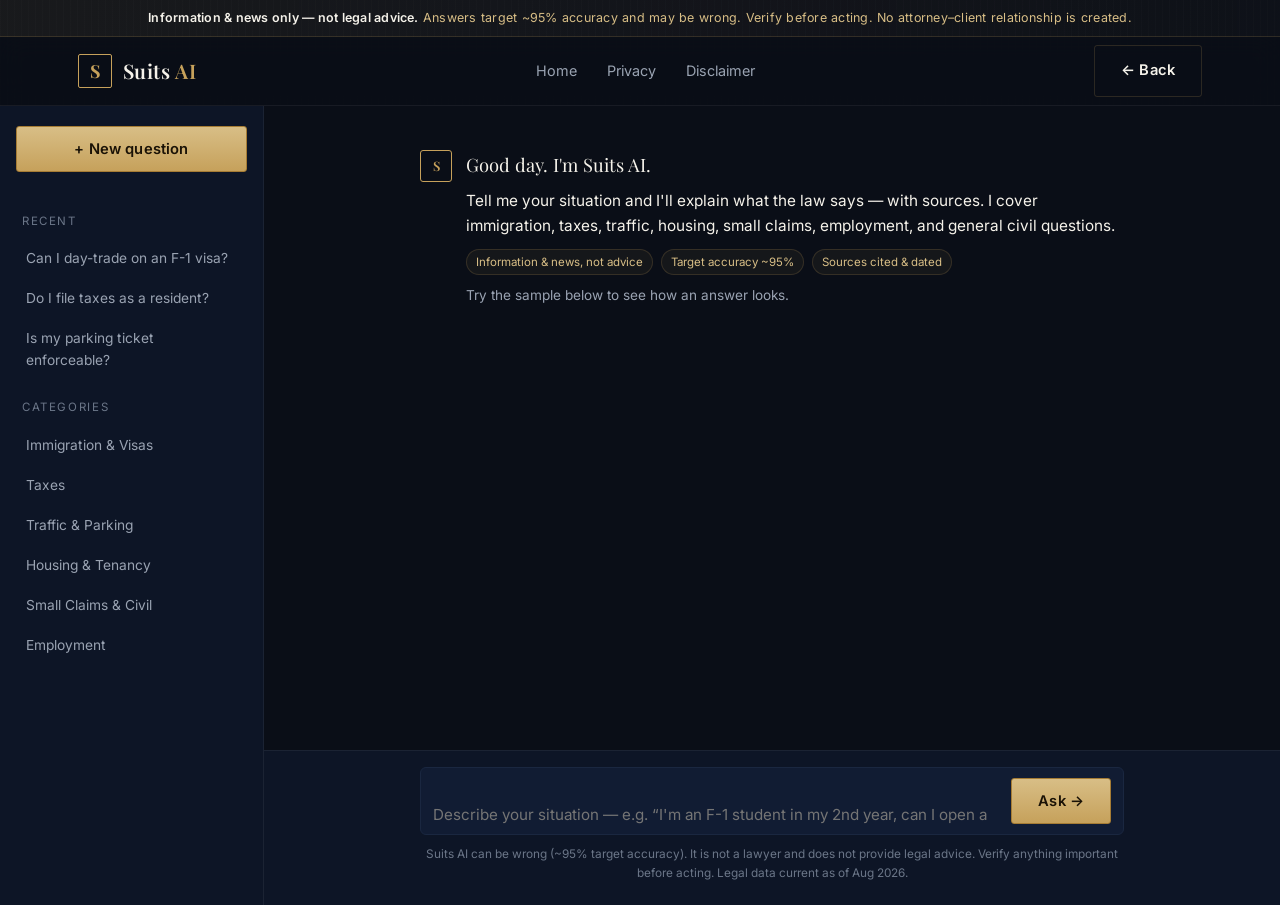
==== web/chat.html @ b8d44cb8 "Add Suits AI site, legal/privacy docs, strategy, and data pipeline" ====
<!DOCTYPE html>
<html lang="en">
<head>
<meta charset="UTF-8" />
<meta name="viewport" content="width=device-width, initial-scale=1.0" />
<title>Suits AI — Ask</title>
<meta name="description" content="Ask Suits AI a legal question. Information & news, not legal advice." />
<link rel="stylesheet" href="styles.css" />
</head>
<body>

<div class="ribbon">
  <strong>Information &amp; news only — not legal advice.</strong> Answers target ~95% accuracy and may be wrong. Verify before acting. No attorney–client relationship is created.
</div>

<nav class="nav">
  <div class="wrap nav-inner">
    <a class="brand" href="index.html">
      <span class="brand-mark">S</span>
      <span class="brand-name">Suits<span>&nbsp;AI</span></span>
    </a>
    <div class="nav-links">
      <a href="index.html">Home</a>
      <a href="privacy.html">Privacy</a>
      <a href="disclaimer.html">Disclaimer</a>
    </div>
    <div class="nav-cta">
      <a class="btn btn-ghost" href="index.html">← Back</a>
    </div>
  </div>
</nav>

<div class="chat-shell">
  <!-- Sidebar -->
  <aside class="chat-side">
    <button class="btn btn-gold side-new" onclick="resetChat()">+ New question</button>
    <div class="side-h">Recent</div>
    <div class="side-item" onclick="loadDemo()">Can I day-trade on an F-1 visa?</div>
    <div class="side-item">Do I file taxes as a resident?</div>
    <div class="side-item">Is my parking ticket enforceable?</div>
    <div class="side-h">Categories</div>
    <div class="side-item">Immigration &amp; Visas</div>
    <div class="side-item">Taxes</div>
    <div class="side-item">Traffic &amp; Parking</div>
    <div class="side-item">Housing &amp; Tenancy</div>
    <div class="side-item">Small Claims &amp; Civil</div>
    <div class="side-item">Employment</div>
  </aside>

  <!-- Main -->
  <main class="chat-main">
    <div class="chat-scroll" id="scroll">
      <div class="wrap" style="max-width:760px;" id="thread">
        <!-- Intro -->
        <div class="msg ai">
          <div class="av">S</div>
          <div class="body">
            <p style="font-family:var(--font-serif);font-size:1.15rem;">Good day. I'm Suits AI.</p>
            <p>Tell me your situation and I'll explain what the law says — with sources. I cover immigration, taxes, traffic, housing, small claims, employment, and general civil questions.</p>
            <div class="badge-row">
              <span class="badge">Information &amp; news, not advice</span>
              <span class="badge">Target accuracy ~95%</span>
              <span class="badge">Sources cited &amp; dated</span>
            </div>
            <p style="font-size:0.85rem;color:var(--muted);">Try the sample below to see how an answer looks.</p>
          </div>
        </div>
      </div>
    </div>

    <!-- Input -->
    <div class="chat-input-wrap">
      <div class="wrap" style="max-width:760px;">
        <div class="chat-input">
          <textarea id="input" rows="1" placeholder="Describe your situation — e.g. “I'm an F-1 student in my 2nd year, can I open a brokerage and day-trade?”" oninput="autogrow(this)"></textarea>
          <button class="btn btn-gold" onclick="send()">Ask →</button>
        </div>
        <p class="chat-disc">Suits AI can be wrong (~95% target accuracy). It is not a lawyer and does not provide legal advice. Verify anything important before acting. Legal data current as of Aug 2026.</p>
      </div>
    </div>
  </main>
</div>

<script>
function autogrow(el){ el.style.height='auto'; el.style.height=Math.min(el.scrollHeight,140)+'px'; }
function scrollDown(){ const s=document.getElementById('scroll'); s.scrollTop=s.scrollHeight; }

function addUser(text){
  const t=document.getElementById('thread');
  t.insertAdjacentHTML('beforeend',
    `<div class="msg user"><div class="av">You</div><div class="body"><p>${escapeHtml(text)}</p></div></div>`);
  scrollDown();
}

// Demo answer — illustrates format. Real answers come from the RAG backend.
function addDemoAnswer(){
  const t=document.getElementById('thread');
  t.insertAdjacentHTML('beforeend', `
    <div class="msg ai">
      <div class="av">S</div>
      <div class="body">
        <div class="badge-row">
          <span class="badge">Confidence: moderate</span>
          <span class="badge">Accurate as of: Jul 2026</span>
          <span class="badge warn">Not legal advice — verify before acting</span>
        </div>
        <p><strong>Short answer:</strong> Passive personal investing — including buying and selling stocks in your own brokerage account — is generally treated as passive income and is typically permissible for F-1 students. What creates risk is when trading looks like <em>work</em> or a <em>business</em>: doing it as a full-time occupation, day-trading at a volume that resembles self-employment, or trading for others.</p>
        <p><strong>Why the line matters:</strong> F-1 status restricts <em>employment</em>, not owning assets. Frequent, high-volume day-trading can be argued to be a business activity requiring work authorization, and the facts (frequency, whether it's your primary activity, how the IRS classifies it) decide it. Tax treatment is separate and depends on your residency status.</p>
        <div class="cite">📄 <strong>8 CFR § 214.2(f)</strong> — Conditions of F-1 status &amp; employment restrictions. <a href="#">View source →</a></div>
        <div class="cite">📄 <strong>USCIS Policy Manual</strong>, Vol. 2 — Nonimmigrant students. <a href="#">View source →</a></div>
        <p style="font-size:0.9rem;color:var(--muted);"><strong>This is a fact-specific area.</strong> Because "how much trading becomes a business" is a judgment call with real consequences for your status, confirm your specific situation with an immigration attorney before you begin. This answer is general information, targets ~95% accuracy, and may be incomplete or out of date.</p>
      </div>
    </div>`);
  scrollDown();
}

function typing(){
  const t=document.getElementById('thread');
  t.insertAdjacentHTML('beforeend',
    `<div class="msg ai" id="typing"><div class="av">S</div><div class="body"><p style="color:var(--muted);">Reading current sources…</p></div></div>`);
  scrollDown();
}

function send(){
  const el=document.getElementById('input');
  const text=el.value.trim();
  if(!text) return;
  addUser(text);
  el.value=''; autogrow(el);
  typing();
  setTimeout(()=>{ document.getElementById('typing')?.remove(); addDemoAnswer(); }, 900);
}
function loadDemo(){
  document.getElementById('input').value="I'm an F-1 student in my 2nd year — can I day-trade stocks?";
  send();
}
function resetChat(){ location.reload(); }
function escapeHtml(s){ return s.replace(/[&<>"']/g,c=>({'&':'&amp;','<':'&lt;','>':'&gt;','"':'&quot;',"'":'&#39;'}[c])); }

document.getElementById('input').addEventListener('keydown',e=>{
  if(e.key==='Enter' && !e.shiftKey){ e.preventDefault(); send(); }
});
</script>
</body>
</html>
---- web/styles.css ----
/* ===========================================================
   Suits AI — Design System
   A DaarLabs / DaarForce product
   Design language: modern corporate-law luxury.
   Deep navy + charcoal, champagne gold, editorial serif.
   =========================================================== */

@import url('https://fonts.googleapis.com/css2?family=Playfair+Display:ital,wght@0,500;0,600;0,700;1,500&family=Inter:wght@300;400;500;600;700&display=swap');

:root {
  /* Core palette */
  --ink:        #0A0E17;   /* near-black background */
  --navy:       #0D1526;   /* deep corporate navy */
  --navy-2:     #111C33;   /* raised surfaces */
  --slate:      #1A2740;   /* borders / cards */
  --gold:       #C6A15B;   /* champagne gold accent */
  --gold-soft:  #D8BE86;
  --gold-deep:  #A67C34;
  --paper:      #F5F2EA;   /* off-white text */
  --muted:      #9AA3B2;   /* secondary text */
  --muted-2:    #6B7688;
  --line:       rgba(198,161,91,0.18);
  --line-soft:  rgba(255,255,255,0.06);
  --danger:     #C77B62;
  --ok:         #7FA98A;

  --font-serif: 'Playfair Display', Georgia, 'Times New Roman', serif;
  --font-sans:  'Inter', system-ui, -apple-system, sans-serif;

  --radius:     3px;       /* sharp, tailored */
  --radius-lg:  6px;
  --maxw:       1180px;
  --shadow:     0 24px 60px -20px rgba(0,0,0,0.6);
}

* { box-sizing: border-box; margin: 0; padding: 0; }
html { scroll-behavior: smooth; }

body {
  font-family: var(--font-sans);
  background: var(--ink);
  color: var(--paper);
  line-height: 1.6;
  font-weight: 400;
  -webkit-font-smoothing: antialiased;
  /* subtle pinstripe */
  background-image:
    repeating-linear-gradient(90deg, rgba(255,255,255,0.012) 0 1px, transparent 1px 7px);
}

a { color: inherit; text-decoration: none; }
img, svg { display: block; max-width: 100%; }

.wrap { width: 100%; max-width: var(--maxw); margin: 0 auto; padding: 0 28px; }

/* ---------- Typography ---------- */
h1, h2, h3, .serif { font-family: var(--font-serif); font-weight: 600; letter-spacing: -0.01em; }
.eyebrow {
  font-family: var(--font-sans);
  font-size: 12px; letter-spacing: 0.22em; text-transform: uppercase;
  color: var(--gold); font-weight: 600;
}
.lead { color: var(--muted); font-size: 1.075rem; }

/* ---------- Buttons ---------- */
.btn {
  display: inline-flex; align-items: center; gap: 9px;
  font-family: var(--font-sans); font-weight: 600; font-size: 0.92rem;
  padding: 13px 26px; border-radius: var(--radius);
  border: 1px solid transparent; cursor: pointer; transition: all .18s ease;
  letter-spacing: 0.01em;
}
.btn-gold {
  background: linear-gradient(180deg, var(--gold-soft), var(--gold));
  color: #1A1206; border-color: var(--gold-deep);
}
.btn-gold:hover { transform: translateY(-1px); box-shadow: 0 10px 26px -10px rgba(198,161,91,.6); }
.btn-ghost { background: transparent; color: var(--paper); border-color: var(--line); }
.btn-ghost:hover { border-color: var(--gold); color: var(--gold-soft); }

/* ---------- Disclaimer ribbon ---------- */
.ribbon {
  background: linear-gradient(90deg, rgba(198,161,91,.08), rgba(198,161,91,.02));
  border-bottom: 1px solid var(--line);
  font-size: 0.78rem; color: var(--gold-soft);
  text-align: center; padding: 8px 16px; letter-spacing: 0.02em;
}
.ribbon strong { color: var(--paper); font-weight: 600; }

/* ---------- Nav ---------- */
.nav {
  position: sticky; top: 0; z-index: 50;
  backdrop-filter: blur(14px);
  background: rgba(10,14,23,0.72);
  border-bottom: 1px solid var(--line-soft);
}
.nav-inner { display: flex; align-items: center; justify-content: space-between; height: 68px; }
.brand { display: flex; align-items: center; gap: 11px; }
.brand-mark {
  width: 34px; height: 34px; border: 1.5px solid var(--gold);
  display: grid; place-items: center; border-radius: 2px;
  font-family: var(--font-serif); font-weight: 700; color: var(--gold); font-size: 18px;
}
.brand-name { font-family: var(--font-serif); font-size: 1.25rem; font-weight: 600; letter-spacing: 0.02em; }
.brand-name span { color: var(--gold); }
.nav-links { display: flex; align-items: center; gap: 30px; }
.nav-links a { font-size: 0.9rem; color: var(--muted); transition: color .15s; }
.nav-links a:hover { color: var(--paper); }
.nav-cta { display: flex; align-items: center; gap: 14px; }

/* ---------- Hero ---------- */
.hero { position: relative; overflow: hidden; padding: 96px 0 80px; }
.hero-glow {
  position: absolute; inset: 0; pointer-events: none;
  background:
    radial-gradient(680px 380px at 78% 8%, rgba(198,161,91,0.14), transparent 60%),
    radial-gradient(560px 420px at 12% 90%, rgba(23,42,80,0.55), transparent 60%);
}
.hero-inner { position: relative; max-width: 780px; }
.hero h1 { font-size: clamp(2.6rem, 6vw, 4.5rem); line-height: 1.04; margin: 22px 0 20px; }
.hero h1 em { font-style: italic; color: var(--gold-soft); }
.hero .lead { font-size: 1.2rem; max-width: 620px; }
.hero-actions { display: flex; gap: 14px; margin-top: 34px; flex-wrap: wrap; }
.hero-note { margin-top: 20px; font-size: 0.82rem; color: var(--muted-2); }

/* skyline */
.skyline { position: absolute; left: 0; right: 0; bottom: 0; height: 130px; opacity: .5; pointer-events:none; }

/* ---------- Accuracy strip ---------- */
.strip { border-top: 1px solid var(--line-soft); border-bottom: 1px solid var(--line-soft); background: var(--navy); }
.strip-grid { display: grid; grid-template-columns: repeat(4, 1fr); }
.strip-cell { padding: 26px 24px; border-left: 1px solid var(--line-soft); }
.strip-cell:first-child { border-left: none; }
.strip-num { font-family: var(--font-serif); font-size: 1.9rem; color: var(--gold); }
.strip-lbl { font-size: 0.82rem; color: var(--muted); margin-top: 2px; }

/* ---------- Sections ---------- */
section.pad { padding: 84px 0; }
.section-head { max-width: 640px; margin-bottom: 46px; }
.section-head h2 { font-size: clamp(1.9rem, 4vw, 2.7rem); margin: 14px 0 12px; }

/* Category grid */
.cats { display: grid; grid-template-columns: repeat(4, 1fr); gap: 16px; }
.cat {
  background: linear-gradient(180deg, var(--navy-2), var(--navy));
  border: 1px solid var(--slate); border-radius: var(--radius-lg);
  padding: 22px 20px; transition: all .2s ease; position: relative;
}
.cat:hover { border-color: var(--gold); transform: translateY(-3px); box-shadow: var(--shadow); }
.cat-ico { font-size: 20px; margin-bottom: 12px; color: var(--gold); }
.cat h3 { font-size: 1.05rem; font-family: var(--font-sans); font-weight: 600; margin-bottom: 5px; }
.cat p { font-size: 0.85rem; color: var(--muted); line-height: 1.5; }

/* Steps */
.steps { display: grid; grid-template-columns: repeat(4, 1fr); gap: 22px; counter-reset: step; }
.step { position: relative; padding-top: 16px; }
.step::before {
  counter-increment: step; content: counter(step,decimal-leading-zero);
  font-family: var(--font-serif); font-size: 1.5rem; color: var(--gold); display:block; margin-bottom: 10px;
}
.step h3 { font-size: 1.05rem; font-family: var(--font-sans); font-weight: 600; margin-bottom: 6px; }
.step p { font-size: 0.88rem; color: var(--muted); }

/* Accuracy callout */
.callout {
  background: linear-gradient(180deg, var(--navy-2), var(--navy));
  border: 1px solid var(--line); border-left: 3px solid var(--gold);
  border-radius: var(--radius-lg); padding: 30px 34px;
}
.callout h3 { font-size: 1.4rem; margin-bottom: 10px; }
.callout p { color: var(--muted); }

/* CTA band */
.cta-band { text-align: center; padding: 90px 0; position: relative; }
.cta-band h2 { font-size: clamp(2rem, 5vw, 3.2rem); margin-bottom: 16px; }

/* Footer */
footer { border-top: 1px solid var(--line-soft); background: var(--navy); padding: 54px 0 34px; }
.foot-grid { display: grid; grid-template-columns: 1.6fr 1fr 1fr 1fr; gap: 30px; margin-bottom: 34px; }
.foot-col h4 { font-size: 0.78rem; letter-spacing: 0.14em; text-transform: uppercase; color: var(--gold); margin-bottom: 14px; }
.foot-col a { display: block; font-size: 0.88rem; color: var(--muted); margin-bottom: 9px; }
.foot-col a:hover { color: var(--paper); }
.foot-bottom { border-top: 1px solid var(--line-soft); padding-top: 22px; font-size: 0.78rem; color: var(--muted-2); display:flex; justify-content: space-between; flex-wrap: wrap; gap: 10px; }
.foot-disclaimer { font-size: 0.76rem; color: var(--muted-2); line-height: 1.6; margin-top: 14px; max-width: 720px; }

/* ---------- Chat page ---------- */
.chat-shell { display: grid; grid-template-columns: 264px 1fr; height: calc(100vh - 68px - 33px); }
.chat-side { background: var(--navy); border-right: 1px solid var(--line-soft); padding: 20px 16px; overflow-y: auto; }
.side-new { width:100%; justify-content: center; margin-bottom: 22px; }
.side-h { font-size: 0.72rem; letter-spacing: 0.14em; text-transform: uppercase; color: var(--muted-2); margin: 18px 6px 8px; }
.side-item { padding: 9px 10px; border-radius: var(--radius); font-size: 0.86rem; color: var(--muted); cursor: pointer; }
.side-item:hover { background: var(--navy-2); color: var(--paper); }
.chat-main { display: flex; flex-direction: column; background: var(--ink); }
.chat-scroll { flex: 1; overflow-y: auto; padding: 30px 0; }
.msg { display: flex; gap: 14px; padding: 14px 0; }
.msg .av { width: 32px; height: 32px; border-radius: 3px; flex-shrink: 0; display:grid; place-items:center; font-size: 13px; font-weight:600; }
.msg.user .av { background: var(--slate); color: var(--paper); }
.msg.ai .av { border: 1.5px solid var(--gold); color: var(--gold); font-family: var(--font-serif); }
.msg .body { font-size: 0.96rem; }
.msg .body p { margin-bottom: 10px; }
.badge-row { display:flex; gap:8px; flex-wrap: wrap; margin: 10px 0; }
.badge { font-size: 0.72rem; padding: 3px 9px; border-radius: 100px; border: 1px solid var(--line); color: var(--gold-soft); background: rgba(198,161,91,.06); }
.badge.warn { color: var(--danger); border-color: rgba(199,123,98,.4); background: rgba(199,123,98,.07); }
.cite { border: 1px solid var(--slate); border-left: 2px solid var(--gold); border-radius: var(--radius); padding: 10px 13px; margin: 8px 0; background: var(--navy); font-size: 0.82rem; }
.cite a { color: var(--gold-soft); }
.chat-input-wrap { border-top: 1px solid var(--line-soft); padding: 16px 0 22px; background: var(--navy); }
.chat-input { display: flex; gap: 10px; align-items: flex-end; background: var(--navy-2); border: 1px solid var(--slate); border-radius: var(--radius-lg); padding: 10px 12px; }
.chat-input textarea { flex:1; background: transparent; border: none; color: var(--paper); font-family: var(--font-sans); font-size: 0.95rem; resize: none; outline: none; max-height: 140px; }
.chat-disc { text-align:center; font-size: 0.74rem; color: var(--muted-2); margin-top: 10px; }

/* ---------- Legal doc pages ---------- */
.doc { padding: 60px 0 90px; }
.doc-wrap { max-width: 820px; margin: 0 auto; }
.doc h1 { font-size: 2.4rem; margin-bottom: 8px; }
.doc .updated { color: var(--muted-2); font-size: 0.85rem; margin-bottom: 34px; }
.doc h2 { font-size: 1.35rem; margin: 34px 0 12px; color: var(--gold-soft); }
.doc h3 { font-size: 1.05rem; margin: 22px 0 8px; font-family: var(--font-sans); font-weight: 600; }
.doc p, .doc li { color: #CDD3DE; font-size: 0.95rem; margin-bottom: 12px; }
.doc ul { padding-left: 22px; margin-bottom: 14px; }
.doc .box { background: var(--navy); border: 1px solid var(--line); border-left: 3px solid var(--gold); border-radius: var(--radius); padding: 18px 22px; margin: 20px 0; }
.doc .box p { color: var(--paper); margin: 0; }

/* ---------- Responsive ---------- */
@media (max-width: 900px) {
  .nav-links { display: none; }
  .strip-grid, .cats, .steps, .foot-grid { grid-template-columns: 1fr 1fr; }
  .chat-shell { grid-template-columns: 1fr; }
  .chat-side { display: none; }
}
@media (max-width: 560px) {
  .strip-grid, .cats, .steps, .foot-grid { grid-template-columns: 1fr; }
  .hero { padding: 64px 0 56px; }
}
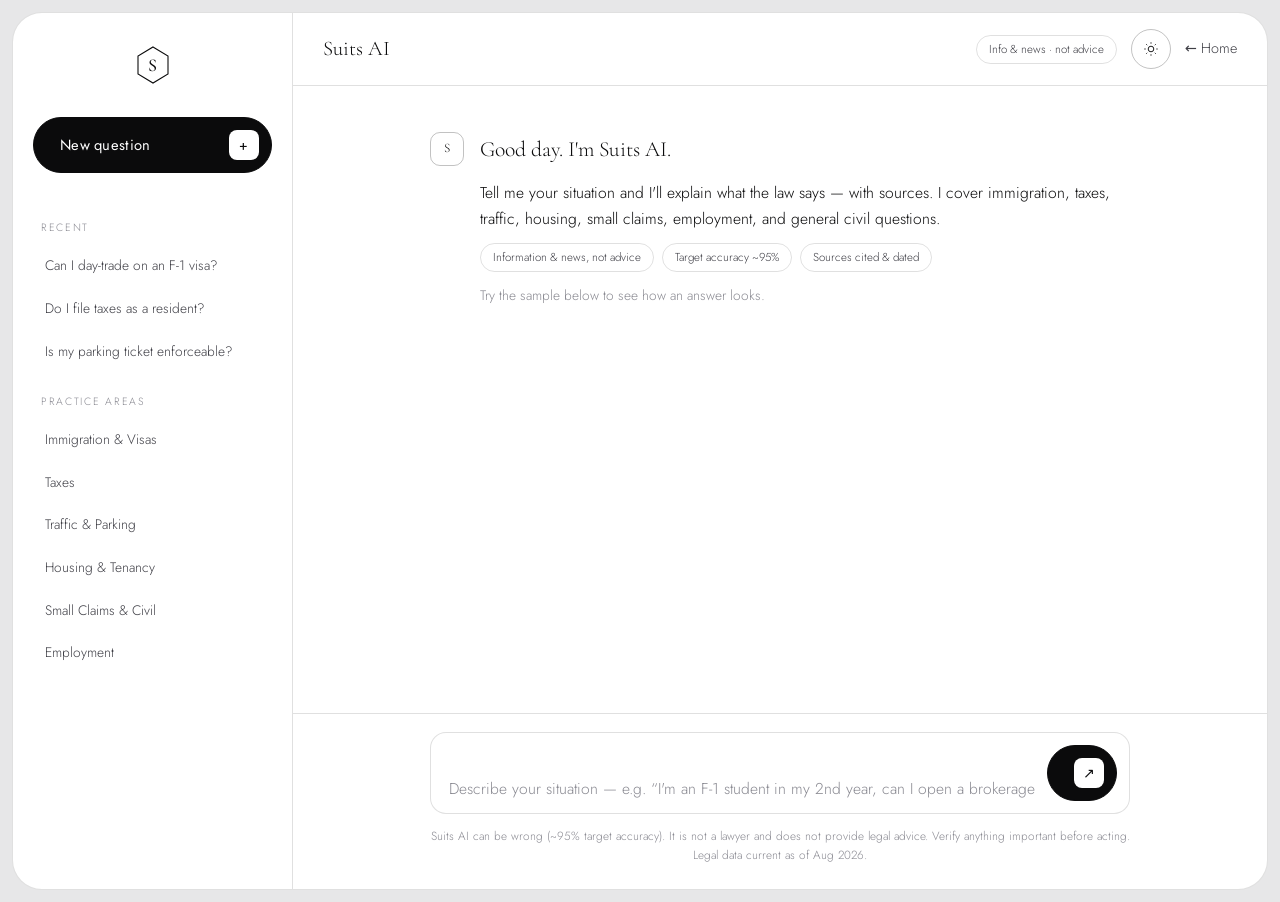
==== commit 2d9a47e5: "Updated design" ====
--- a/web/chat.html
+++ b/web/chat.html
@@ -6,140 +6,117 @@
 <title>Suits AI — Ask</title>
 <meta name="description" content="Ask Suits AI a legal question. Information & news, not legal advice." />
 <link rel="stylesheet" href="styles.css" />
+<script src="theme.js"></script>
 </head>
 <body>
+<div class="frame">
+  <div class="chat-shell">
+    <!-- Sidebar -->
+    <aside class="chat-side">
+      <a class="monogram" href="index.html" aria-label="Suits AI home">
+        <svg viewBox="0 0 40 40" fill="none" stroke="currentColor" stroke-width="1.1">
+          <path d="M20 2 L35 11 V29 L20 38 L5 29 V11 Z"/>
+          <text x="20" y="26" text-anchor="middle" font-family="Cormorant Garamond, serif" font-size="18" fill="currentColor" stroke="none">S</text>
+        </svg>
+      </a>
+      <button class="btn side-new" onclick="resetChat()">New question <span class="arw">+</span></button>
+      <div class="side-h">Recent</div>
+      <div class="side-item" onclick="loadDemo()">Can I day-trade on an F-1 visa?</div>
+      <div class="side-item">Do I file taxes as a resident?</div>
+      <div class="side-item">Is my parking ticket enforceable?</div>
+      <div class="side-h">Practice areas</div>
+      <div class="side-item">Immigration &amp; Visas</div>
+      <div class="side-item">Taxes</div>
+      <div class="side-item">Traffic &amp; Parking</div>
+      <div class="side-item">Housing &amp; Tenancy</div>
+      <div class="side-item">Small Claims &amp; Civil</div>
+      <div class="side-item">Employment</div>
+    </aside>
 
-<div class="ribbon">
-  <strong>Information &amp; news only — not legal advice.</strong> Answers target ~95% accuracy and may be wrong. Verify before acting. No attorney–client relationship is created.
-</div>
+    <!-- Main -->
+    <main class="chat-main">
+      <div class="chat-top">
+        <span class="t">Suits AI</span>
+        <div style="display:flex;align-items:center;gap:14px;">
+          <span class="badge">Info &amp; news · not advice</span>
+          <button class="theme-toggle" onclick="toggleTheme()" aria-label="Toggle light or dark mode">
+            <svg class="moon" width="16" height="16" viewBox="0 0 24 24" fill="none" stroke="currentColor" stroke-width="1.4"><path d="M21 12.8A9 9 0 1 1 11.2 3a7 7 0 0 0 9.8 9.8z"/></svg>
+            <svg class="sun" width="16" height="16" viewBox="0 0 24 24" fill="none" stroke="currentColor" stroke-width="1.4"><circle cx="12" cy="12" r="4.2"/><path d="M12 2v2M12 20v2M2 12h2M20 12h2M4.9 4.9l1.4 1.4M17.7 17.7l1.4 1.4M19.1 4.9l-1.4 1.4M6.3 17.7l-1.4 1.4"/></svg>
+          </button>
+          <a class="link" href="index.html" style="font-size:.9rem;color:var(--text-2);">← Home</a>
+        </div>
+      </div>
 
-<nav class="nav">
-  <div class="wrap nav-inner">
-    <a class="brand" href="index.html">
-      <span class="brand-mark">S</span>
-      <span class="brand-name">Suits<span>&nbsp;AI</span></span>
-    </a>
-    <div class="nav-links">
-      <a href="index.html">Home</a>
-      <a href="privacy.html">Privacy</a>
-      <a href="disclaimer.html">Disclaimer</a>
-    </div>
-    <div class="nav-cta">
-      <a class="btn btn-ghost" href="index.html">← Back</a>
-    </div>
-  </div>
-</nav>
-
-<div class="chat-shell">
-  <!-- Sidebar -->
-  <aside class="chat-side">
-    <button class="btn btn-gold side-new" onclick="resetChat()">+ New question</button>
-    <div class="side-h">Recent</div>
-    <div class="side-item" onclick="loadDemo()">Can I day-trade on an F-1 visa?</div>
-    <div class="side-item">Do I file taxes as a resident?</div>
-    <div class="side-item">Is my parking ticket enforceable?</div>
-    <div class="side-h">Categories</div>
-    <div class="side-item">Immigration &amp; Visas</div>
-    <div class="side-item">Taxes</div>
-    <div class="side-item">Traffic &amp; Parking</div>
-    <div class="side-item">Housing &amp; Tenancy</div>
-    <div class="side-item">Small Claims &amp; Civil</div>
-    <div class="side-item">Employment</div>
-  </aside>
-
-  <!-- Main -->
-  <main class="chat-main">
-    <div class="chat-scroll" id="scroll">
-      <div class="wrap" style="max-width:760px;" id="thread">
-        <!-- Intro -->
-        <div class="msg ai">
-          <div class="av">S</div>
-          <div class="body">
-            <p style="font-family:var(--font-serif);font-size:1.15rem;">Good day. I'm Suits AI.</p>
-            <p>Tell me your situation and I'll explain what the law says — with sources. I cover immigration, taxes, traffic, housing, small claims, employment, and general civil questions.</p>
-            <div class="badge-row">
-              <span class="badge">Information &amp; news, not advice</span>
-              <span class="badge">Target accuracy ~95%</span>
-              <span class="badge">Sources cited &amp; dated</span>
+      <div class="chat-scroll" id="scroll">
+        <div class="wrap" style="max-width:780px;" id="thread">
+          <div class="msg ai">
+            <div class="av">S</div>
+            <div class="body">
+              <p class="big">Good day. I'm Suits AI.</p>
+              <p>Tell me your situation and I'll explain what the law says — with sources. I cover immigration, taxes, traffic, housing, small claims, employment, and general civil questions.</p>
+              <div class="badge-row">
+                <span class="badge">Information &amp; news, not advice</span>
+                <span class="badge">Target accuracy ~95%</span>
+                <span class="badge">Sources cited &amp; dated</span>
+              </div>
+              <p style="font-size:.86rem;color:var(--muted);">Try the sample below to see how an answer looks.</p>
             </div>
-            <p style="font-size:0.85rem;color:var(--muted);">Try the sample below to see how an answer looks.</p>
           </div>
         </div>
       </div>
-    </div>
 
-    <!-- Input -->
-    <div class="chat-input-wrap">
-      <div class="wrap" style="max-width:760px;">
-        <div class="chat-input">
-          <textarea id="input" rows="1" placeholder="Describe your situation — e.g. “I'm an F-1 student in my 2nd year, can I open a brokerage and day-trade?”" oninput="autogrow(this)"></textarea>
-          <button class="btn btn-gold" onclick="send()">Ask →</button>
+      <div class="chat-input-wrap">
+        <div class="wrap" style="max-width:780px;">
+          <div class="chat-input">
+            <textarea id="input" rows="1" placeholder="Describe your situation — e.g. “I'm an F-1 student in my 2nd year, can I open a brokerage and day-trade?”" oninput="autogrow(this)"></textarea>
+            <button class="btn" onclick="send()"><span class="arw">&#8599;</span></button>
+          </div>
+          <p class="chat-disc">Suits AI can be wrong (~95% target accuracy). It is not a lawyer and does not provide legal advice. Verify anything important before acting. Legal data current as of Aug 2026.</p>
         </div>
-        <p class="chat-disc">Suits AI can be wrong (~95% target accuracy). It is not a lawyer and does not provide legal advice. Verify anything important before acting. Legal data current as of Aug 2026.</p>
       </div>
-    </div>
-  </main>
+    </main>
+  </div>
 </div>
 
 <script>
-function autogrow(el){ el.style.height='auto'; el.style.height=Math.min(el.scrollHeight,140)+'px'; }
+function autogrow(el){ el.style.height='auto'; el.style.height=Math.min(el.scrollHeight,150)+'px'; }
 function scrollDown(){ const s=document.getElementById('scroll'); s.scrollTop=s.scrollHeight; }
+function escapeHtml(s){ return s.replace(/[&<>"']/g,c=>({'&':'&amp;','<':'&lt;','>':'&gt;','"':'&quot;',"'":'&#39;'}[c])); }
 
 function addUser(text){
-  const t=document.getElementById('thread');
-  t.insertAdjacentHTML('beforeend',
+  document.getElementById('thread').insertAdjacentHTML('beforeend',
     `<div class="msg user"><div class="av">You</div><div class="body"><p>${escapeHtml(text)}</p></div></div>`);
   scrollDown();
 }
-
-// Demo answer — illustrates format. Real answers come from the RAG backend.
 function addDemoAnswer(){
-  const t=document.getElementById('thread');
-  t.insertAdjacentHTML('beforeend', `
-    <div class="msg ai">
-      <div class="av">S</div>
-      <div class="body">
-        <div class="badge-row">
-          <span class="badge">Confidence: moderate</span>
-          <span class="badge">Accurate as of: Jul 2026</span>
-          <span class="badge warn">Not legal advice — verify before acting</span>
-        </div>
-        <p><strong>Short answer:</strong> Passive personal investing — including buying and selling stocks in your own brokerage account — is generally treated as passive income and is typically permissible for F-1 students. What creates risk is when trading looks like <em>work</em> or a <em>business</em>: doing it as a full-time occupation, day-trading at a volume that resembles self-employment, or trading for others.</p>
-        <p><strong>Why the line matters:</strong> F-1 status restricts <em>employment</em>, not owning assets. Frequent, high-volume day-trading can be argued to be a business activity requiring work authorization, and the facts (frequency, whether it's your primary activity, how the IRS classifies it) decide it. Tax treatment is separate and depends on your residency status.</p>
-        <div class="cite">📄 <strong>8 CFR § 214.2(f)</strong> — Conditions of F-1 status &amp; employment restrictions. <a href="#">View source →</a></div>
-        <div class="cite">📄 <strong>USCIS Policy Manual</strong>, Vol. 2 — Nonimmigrant students. <a href="#">View source →</a></div>
-        <p style="font-size:0.9rem;color:var(--muted);"><strong>This is a fact-specific area.</strong> Because "how much trading becomes a business" is a judgment call with real consequences for your status, confirm your specific situation with an immigration attorney before you begin. This answer is general information, targets ~95% accuracy, and may be incomplete or out of date.</p>
+  document.getElementById('thread').insertAdjacentHTML('beforeend', `
+    <div class="msg ai"><div class="av">S</div><div class="body">
+      <div class="badge-row">
+        <span class="badge">Confidence: moderate</span>
+        <span class="badge">Accurate as of: Jul 2026</span>
+        <span class="badge warn">Not legal advice — verify before acting</span>
       </div>
-    </div>`);
+      <p><strong>Short answer:</strong> Passive personal investing — buying and selling stocks in your own brokerage account — is generally treated as passive income and is typically permissible for F-1 students. Risk arises when trading looks like <em>work</em> or a <em>business</em>: doing it as a full-time occupation, or day-trading at a volume that resembles self-employment.</p>
+      <p><strong>Why the line matters:</strong> F-1 status restricts <em>employment</em>, not owning assets. Frequent, high-volume day-trading can be argued to be a business activity requiring work authorization. Tax treatment is separate and depends on your residency status.</p>
+      <div class="cite">8 CFR § 214.2(f) — Conditions of F-1 status &amp; employment restrictions. <a href="#">View source →</a></div>
+      <div class="cite">USCIS Policy Manual, Vol. 2 — Nonimmigrant students. <a href="#">View source →</a></div>
+      <p style="font-size:.9rem;color:var(--muted);"><strong>This is a fact-specific area.</strong> Confirm your specific situation with an immigration attorney before you begin. This answer is general information, targets ~95% accuracy, and may be incomplete or out of date.</p>
+    </div></div>`);
   scrollDown();
 }
-
 function typing(){
-  const t=document.getElementById('thread');
-  t.insertAdjacentHTML('beforeend',
+  document.getElementById('thread').insertAdjacentHTML('beforeend',
     `<div class="msg ai" id="typing"><div class="av">S</div><div class="body"><p style="color:var(--muted);">Reading current sources…</p></div></div>`);
   scrollDown();
 }
-
 function send(){
-  const el=document.getElementById('input');
-  const text=el.value.trim();
-  if(!text) return;
-  addUser(text);
-  el.value=''; autogrow(el);
-  typing();
+  const el=document.getElementById('input'); const text=el.value.trim(); if(!text) return;
+  addUser(text); el.value=''; autogrow(el); typing();
   setTimeout(()=>{ document.getElementById('typing')?.remove(); addDemoAnswer(); }, 900);
 }
-function loadDemo(){
-  document.getElementById('input').value="I'm an F-1 student in my 2nd year — can I day-trade stocks?";
-  send();
-}
+function loadDemo(){ document.getElementById('input').value="I'm an F-1 student in my 2nd year — can I day-trade stocks?"; send(); }
 function resetChat(){ location.reload(); }
-function escapeHtml(s){ return s.replace(/[&<>"']/g,c=>({'&':'&amp;','<':'&lt;','>':'&gt;','"':'&quot;',"'":'&#39;'}[c])); }
-
-document.getElementById('input').addEventListener('keydown',e=>{
-  if(e.key==='Enter' && !e.shiftKey){ e.preventDefault(); send(); }
-});
+document.getElementById('input').addEventListener('keydown',e=>{ if(e.key==='Enter' && !e.shiftKey){ e.preventDefault(); send(); }});
 </script>
 </body>
 </html>
--- a/web/styles.css
+++ b/web/styles.css
@@ -1,36 +1,56 @@
 /* ===========================================================
-   Suits AI — Design System
-   A DaarLabs / DaarForce product
-   Design language: modern corporate-law luxury.
-   Deep navy + charcoal, champagne gold, editorial serif.
+   Suits AI — Monochrome Luxury Design System
+   Black / white, editorial serif, rounded frame, pill CTAs.
+   Full light + dark support via [data-theme].
    =========================================================== */
 
-@import url('https://fonts.googleapis.com/css2?family=Playfair+Display:ital,wght@0,500;0,600;0,700;1,500&family=Inter:wght@300;400;500;600;700&display=swap');
-
+@import url('https://fonts.googleapis.com/css2?family=Cormorant+Garamond:ital,wght@0,300;0,400;0,500;0,600;1,400&family=Jost:wght@300;400;500;600&family=Allura&display=swap');
+
+/* ---------- Theme tokens ---------- */
+:root,
+[data-theme="dark"] {
+  --bg:        #000000;
+  --frame:     #0a0a0b;
+  --surface:   #101012;
+  --surface-2: #17171a;
+  --text:      #f4f4f5;
+  --text-2:    #a1a1aa;
+  --muted:     #6b6b73;
+  --line:      rgba(255,255,255,0.12);
+  --line-2:    rgba(255,255,255,0.22);
+  --pill-bg:   #ffffff;
+  --pill-fg:   #0a0a0b;
+  --pill-bd:   #ffffff;
+  --field:     #0e0e10;
+  --card:      #111113;
+}
+[data-theme="light"] {
+  --bg:        #e7e7e8;
+  --frame:     #ffffff;
+  --surface:   #f6f6f7;
+  --surface-2: #efeff1;
+  --text:      #0b0b0c;
+  --text-2:    #3f3f46;
+  --muted:     #8a8a92;
+  --line:      rgba(0,0,0,0.12);
+  --line-2:    rgba(0,0,0,0.24);
+  --pill-bg:   #0b0b0c;
+  --pill-fg:   #ffffff;
+  --pill-bd:   #0b0b0c;
+  --field:     #ffffff;
+  --card:      #ffffff;
+}
+
+/* Hero stays cinematically dark in BOTH modes */
 :root {
-  /* Core palette */
-  --ink:        #0A0E17;   /* near-black background */
-  --navy:       #0D1526;   /* deep corporate navy */
-  --navy-2:     #111C33;   /* raised surfaces */
-  --slate:      #1A2740;   /* borders / cards */
-  --gold:       #C6A15B;   /* champagne gold accent */
-  --gold-soft:  #D8BE86;
-  --gold-deep:  #A67C34;
-  --paper:      #F5F2EA;   /* off-white text */
-  --muted:      #9AA3B2;   /* secondary text */
-  --muted-2:    #6B7688;
-  --line:       rgba(198,161,91,0.18);
-  --line-soft:  rgba(255,255,255,0.06);
-  --danger:     #C77B62;
-  --ok:         #7FA98A;
-
-  --font-serif: 'Playfair Display', Georgia, 'Times New Roman', serif;
-  --font-sans:  'Inter', system-ui, -apple-system, sans-serif;
-
-  --radius:     3px;       /* sharp, tailored */
-  --radius-lg:  6px;
-  --maxw:       1180px;
-  --shadow:     0 24px 60px -20px rgba(0,0,0,0.6);
+  --hero-bg:   #050506;
+  --hero-text: #f4f4f5;
+  --hero-dim:  #8b8b93;
+  --font-serif: 'Cormorant Garamond', Georgia, serif;
+  --font-sans:  'Jost', system-ui, -apple-system, sans-serif;
+  --font-script:'Allura', cursive;
+  --frame-radius: 30px;
+  --maxw: 1300px;
 }
 
 * { box-sizing: border-box; margin: 0; padding: 0; }
@@ -38,196 +58,296 @@
 
 body {
   font-family: var(--font-sans);
-  background: var(--ink);
-  color: var(--paper);
-  line-height: 1.6;
-  font-weight: 400;
+  background: var(--bg);
+  color: var(--text);
+  font-weight: 300;
+  line-height: 1.65;
   -webkit-font-smoothing: antialiased;
-  /* subtle pinstripe */
-  background-image:
-    repeating-linear-gradient(90deg, rgba(255,255,255,0.012) 0 1px, transparent 1px 7px);
-}
-
+  transition: background .4s ease, color .4s ease;
+}
 a { color: inherit; text-decoration: none; }
-img, svg { display: block; max-width: 100%; }
-
-.wrap { width: 100%; max-width: var(--maxw); margin: 0 auto; padding: 0 28px; }
+svg { display: block; }
+
+/* ---------- Rounded page frame ---------- */
+.frame {
+  position: relative;
+  margin: 12px;
+  min-height: calc(100vh - 24px);
+  background: var(--frame);
+  border: 1px solid var(--line);
+  border-radius: var(--frame-radius);
+  overflow: hidden;
+  transition: background .4s ease, border-color .4s ease;
+}
+.wrap { width: 100%; max-width: var(--maxw); margin: 0 auto; padding: 0 40px; }
 
 /* ---------- Typography ---------- */
-h1, h2, h3, .serif { font-family: var(--font-serif); font-weight: 600; letter-spacing: -0.01em; }
+h1, h2, h3, .serif { font-family: var(--font-serif); font-weight: 400; letter-spacing: 0.01em; }
 .eyebrow {
-  font-family: var(--font-sans);
-  font-size: 12px; letter-spacing: 0.22em; text-transform: uppercase;
-  color: var(--gold); font-weight: 600;
-}
-.lead { color: var(--muted); font-size: 1.075rem; }
-
-/* ---------- Buttons ---------- */
+  font-family: var(--font-sans); font-weight: 400;
+  font-size: 11px; letter-spacing: 0.34em; text-transform: uppercase;
+  color: var(--muted);
+}
+.lead { color: var(--text-2); font-weight: 300; font-size: 1.05rem; }
+
+/* ---------- Pill buttons ---------- */
 .btn {
-  display: inline-flex; align-items: center; gap: 9px;
-  font-family: var(--font-sans); font-weight: 600; font-size: 0.92rem;
-  padding: 13px 26px; border-radius: var(--radius);
-  border: 1px solid transparent; cursor: pointer; transition: all .18s ease;
-  letter-spacing: 0.01em;
-}
-.btn-gold {
-  background: linear-gradient(180deg, var(--gold-soft), var(--gold));
-  color: #1A1206; border-color: var(--gold-deep);
-}
-.btn-gold:hover { transform: translateY(-1px); box-shadow: 0 10px 26px -10px rgba(198,161,91,.6); }
-.btn-ghost { background: transparent; color: var(--paper); border-color: var(--line); }
-.btn-ghost:hover { border-color: var(--gold); color: var(--gold-soft); }
+  display: inline-flex; align-items: center; gap: 14px;
+  font-family: var(--font-sans); font-weight: 400; font-size: 0.92rem;
+  padding: 12px 12px 12px 26px; border-radius: 100px;
+  border: 1px solid var(--pill-bd); background: var(--pill-bg); color: var(--pill-fg);
+  cursor: pointer; transition: transform .2s ease, opacity .2s ease; letter-spacing: 0.02em;
+}
+.btn .arw {
+  width: 30px; height: 30px; border-radius: 8px; flex-shrink: 0;
+  display: grid; place-items: center; background: var(--pill-fg); color: var(--pill-bg);
+  font-size: 14px;
+}
+.btn:hover { transform: translateY(-1px); }
+.btn.outline {
+  background: transparent; color: var(--text); border-color: var(--line-2);
+  padding: 12px 22px;
+}
+.btn.outline:hover { border-color: var(--text); }
+/* button on the dark hero */
+.btn.on-dark { background:#fff; color:#0a0a0b; border-color:#fff; }
+.btn.on-dark .arw { background:#0a0a0b; color:#fff; }
+.btn.ghost-dark { background:transparent; color:#f4f4f5; border-color:rgba(255,255,255,.35); padding:12px 22px; }
+
+/* ---------- Theme toggle ---------- */
+.theme-toggle {
+  width: 40px; height: 40px; border-radius: 50%;
+  border: 1px solid var(--line-2); background: transparent; color: var(--text);
+  cursor: pointer; display: grid; place-items: center; transition: all .2s ease;
+}
+.theme-toggle:hover { border-color: var(--text); }
+.theme-toggle .sun { display: none; }
+.theme-toggle .moon { display: block; }
+[data-theme="light"] .theme-toggle .sun { display: block; }
+[data-theme="light"] .theme-toggle .moon { display: none; }
+/* toggle sitting on the dark hero */
+.nav.over .theme-toggle { border-color: rgba(255,255,255,.35); color:#f4f4f5; }
+.nav.over .theme-toggle .sun { display:none; } .nav.over .theme-toggle .moon { display:block; }
+
+/* ---------- Nav (split, centered monogram) ---------- */
+.nav { position: relative; z-index: 20; padding: 22px 40px; }
+.nav-inner { display: grid; grid-template-columns: 1fr auto 1fr; align-items: center; gap: 20px; }
+.nav-group { display: flex; align-items: center; gap: 30px; }
+.nav-group.right { justify-content: flex-end; }
+.nav a.link { font-size: 0.92rem; font-weight: 300; color: var(--text-2); transition: color .18s; letter-spacing: 0.02em; }
+.nav a.link:hover { color: var(--text); }
+.monogram {
+  width: 52px; height: 52px; display: grid; place-items: center;
+  font-family: var(--font-serif); font-weight: 500; font-size: 1.15rem; letter-spacing: 0.04em;
+  color: var(--text);
+}
+.monogram svg { width: 40px; height: 40px; }
+
+/* Nav overlaid on the dark hero */
+.nav.over { position: absolute; top: 0; left: 0; right: 0; }
+.nav.over a.link { color: rgba(255,255,255,0.72); }
+.nav.over a.link:hover { color: #fff; }
+.nav.over .monogram { color: #fff; }
+.nav.over .signin { color:#fff; border-color: rgba(255,255,255,.4); }
+
+.signin {
+  display: inline-flex; align-items: center; gap: 8px;
+  padding: 10px 20px; border: 1px solid var(--line-2); border-radius: 100px;
+  font-size: 0.9rem; color: var(--text); transition: all .2s ease;
+}
+.signin:hover { border-color: var(--text); }
 
 /* ---------- Disclaimer ribbon ---------- */
 .ribbon {
-  background: linear-gradient(90deg, rgba(198,161,91,.08), rgba(198,161,91,.02));
-  border-bottom: 1px solid var(--line);
-  font-size: 0.78rem; color: var(--gold-soft);
-  text-align: center; padding: 8px 16px; letter-spacing: 0.02em;
-}
-.ribbon strong { color: var(--paper); font-weight: 600; }
-
-/* ---------- Nav ---------- */
-.nav {
-  position: sticky; top: 0; z-index: 50;
-  backdrop-filter: blur(14px);
-  background: rgba(10,14,23,0.72);
-  border-bottom: 1px solid var(--line-soft);
-}
-.nav-inner { display: flex; align-items: center; justify-content: space-between; height: 68px; }
-.brand { display: flex; align-items: center; gap: 11px; }
-.brand-mark {
-  width: 34px; height: 34px; border: 1.5px solid var(--gold);
-  display: grid; place-items: center; border-radius: 2px;
-  font-family: var(--font-serif); font-weight: 700; color: var(--gold); font-size: 18px;
-}
-.brand-name { font-family: var(--font-serif); font-size: 1.25rem; font-weight: 600; letter-spacing: 0.02em; }
-.brand-name span { color: var(--gold); }
-.nav-links { display: flex; align-items: center; gap: 30px; }
-.nav-links a { font-size: 0.9rem; color: var(--muted); transition: color .15s; }
-.nav-links a:hover { color: var(--paper); }
-.nav-cta { display: flex; align-items: center; gap: 14px; }
-
-/* ---------- Hero ---------- */
-.hero { position: relative; overflow: hidden; padding: 96px 0 80px; }
+  text-align: center; font-size: 0.72rem; letter-spacing: 0.04em;
+  color: var(--muted); padding: 9px 20px; border-bottom: 1px solid var(--line);
+}
+.ribbon b { color: var(--text-2); font-weight: 500; }
+.nav.over + .ribbon { border: 0; }
+
+/* ---------- Hero (cinematic, always dark) ---------- */
+.hero {
+  position: relative; overflow: hidden;
+  background: var(--hero-bg); color: var(--hero-text);
+  height: clamp(560px, 82vh, 860px);
+}
+.hero-floor {
+  position: absolute; left: 50%; bottom: -2%; width: 340%; height: 62%;
+  transform: translateX(-50%) perspective(560px) rotateX(74deg);
+  transform-origin: bottom center;
+  background-image:
+    linear-gradient(rgba(255,255,255,0.10) 1px, transparent 1px),
+    linear-gradient(90deg, rgba(255,255,255,0.10) 1px, transparent 1px);
+  background-size: 58px 58px;
+  -webkit-mask-image: linear-gradient(to top, #000 20%, transparent 85%);
+          mask-image: linear-gradient(to top, #000 20%, transparent 85%);
+}
 .hero-glow {
-  position: absolute; inset: 0; pointer-events: none;
-  background:
-    radial-gradient(680px 380px at 78% 8%, rgba(198,161,91,0.14), transparent 60%),
-    radial-gradient(560px 420px at 12% 90%, rgba(23,42,80,0.55), transparent 60%);
-}
-.hero-inner { position: relative; max-width: 780px; }
-.hero h1 { font-size: clamp(2.6rem, 6vw, 4.5rem); line-height: 1.04; margin: 22px 0 20px; }
-.hero h1 em { font-style: italic; color: var(--gold-soft); }
-.hero .lead { font-size: 1.2rem; max-width: 620px; }
-.hero-actions { display: flex; gap: 14px; margin-top: 34px; flex-wrap: wrap; }
-.hero-note { margin-top: 20px; font-size: 0.82rem; color: var(--muted-2); }
-
-/* skyline */
-.skyline { position: absolute; left: 0; right: 0; bottom: 0; height: 130px; opacity: .5; pointer-events:none; }
-
-/* ---------- Accuracy strip ---------- */
-.strip { border-top: 1px solid var(--line-soft); border-bottom: 1px solid var(--line-soft); background: var(--navy); }
-.strip-grid { display: grid; grid-template-columns: repeat(4, 1fr); }
-.strip-cell { padding: 26px 24px; border-left: 1px solid var(--line-soft); }
-.strip-cell:first-child { border-left: none; }
-.strip-num { font-family: var(--font-serif); font-size: 1.9rem; color: var(--gold); }
-.strip-lbl { font-size: 0.82rem; color: var(--muted); margin-top: 2px; }
+  position: absolute; left: 50%; top: 46%; transform: translate(-50%,-50%);
+  width: 620px; height: 380px;
+  background: radial-gradient(ellipse at center, rgba(255,255,255,0.85), rgba(255,255,255,0.12) 42%, transparent 72%);
+  filter: blur(6px); pointer-events: none;
+}
+.hero-beam {
+  position: absolute; top: 0; bottom: 38%; width: 120px;
+  background: linear-gradient(to bottom, rgba(255,255,255,0.14), transparent);
+  filter: blur(24px);
+}
+.hero-beam.l { left: 41%; } .hero-beam.r { right: 41%; }
+.hero-vignette { position: absolute; inset: 0; box-shadow: inset 0 0 200px 40px rgba(0,0,0,0.85); pointer-events: none; }
+
+.hero-content {
+  position: absolute; inset: 0; z-index: 5;
+  display: flex; flex-direction: column; align-items: center; justify-content: center;
+  text-align: center; padding: 0 24px;
+}
+.hero-content .kicker { font-family: var(--font-serif); font-style: italic; font-size: 1.5rem; color: var(--hero-dim); margin-bottom: -6px; }
+.hero-content h1 {
+  font-size: clamp(3rem, 9vw, 7rem); line-height: 0.98; font-weight: 300;
+  letter-spacing: 0.02em; text-transform: uppercase; color: #fff; margin: 6px 0 30px;
+}
+.hero-content h1 .thin { font-weight: 300; }
+
+/* side label */
+.side-label {
+  position: absolute; left: 34px; top: 30%; z-index: 6;
+  display: flex; flex-direction: column; align-items: center; gap: 12px;
+  color: rgba(255,255,255,0.55); font-size: 0.72rem; letter-spacing: 0.18em;
+}
+.side-label .txt { writing-mode: vertical-rl; text-transform: uppercase; }
+.side-label .dots { width: 1px; height: 60px; background: repeating-linear-gradient(to bottom, rgba(255,255,255,.5) 0 3px, transparent 3px 8px); }
+
+/* scroll cue + signature */
+.scroll-cue {
+  position: absolute; left: 34px; bottom: 30px; z-index: 6;
+  color: rgba(255,255,255,0.65); font-size: 20px;
+  animation: bob 2.4s ease-in-out infinite;
+}
+@keyframes bob { 0%,100%{transform:translateY(0)} 50%{transform:translateY(6px)} }
+.signature {
+  position: absolute; right: 44px; bottom: 26px; z-index: 6;
+  font-family: var(--font-script); font-size: 2.6rem; color: rgba(255,255,255,0.82); line-height: 1;
+}
 
 /* ---------- Sections ---------- */
-section.pad { padding: 84px 0; }
-.section-head { max-width: 640px; margin-bottom: 46px; }
-.section-head h2 { font-size: clamp(1.9rem, 4vw, 2.7rem); margin: 14px 0 12px; }
-
-/* Category grid */
-.cats { display: grid; grid-template-columns: repeat(4, 1fr); gap: 16px; }
+section.pad { padding: 100px 0; position: relative; }
+.sec-label {
+  display: inline-flex; align-items: center; gap: 8px;
+  font-size: 0.7rem; letter-spacing: 0.2em; text-transform: uppercase; color: var(--muted); margin-bottom: 18px;
+}
+.section-head { text-align: center; max-width: 720px; margin: 0 auto 60px; }
+.section-head h2 { font-size: clamp(2.4rem, 5vw, 3.8rem); font-weight: 300; line-height: 1.05; margin-bottom: 14px; }
+.section-head .lead { max-width: 540px; margin: 0 auto; }
+
+/* Category / service cards */
+.cats { display: grid; grid-template-columns: repeat(4, 1fr); gap: 14px; }
 .cat {
-  background: linear-gradient(180deg, var(--navy-2), var(--navy));
-  border: 1px solid var(--slate); border-radius: var(--radius-lg);
-  padding: 22px 20px; transition: all .2s ease; position: relative;
-}
-.cat:hover { border-color: var(--gold); transform: translateY(-3px); box-shadow: var(--shadow); }
-.cat-ico { font-size: 20px; margin-bottom: 12px; color: var(--gold); }
-.cat h3 { font-size: 1.05rem; font-family: var(--font-sans); font-weight: 600; margin-bottom: 5px; }
-.cat p { font-size: 0.85rem; color: var(--muted); line-height: 1.5; }
-
-/* Steps */
-.steps { display: grid; grid-template-columns: repeat(4, 1fr); gap: 22px; counter-reset: step; }
-.step { position: relative; padding-top: 16px; }
-.step::before {
-  counter-increment: step; content: counter(step,decimal-leading-zero);
-  font-family: var(--font-serif); font-size: 1.5rem; color: var(--gold); display:block; margin-bottom: 10px;
-}
-.step h3 { font-size: 1.05rem; font-family: var(--font-sans); font-weight: 600; margin-bottom: 6px; }
-.step p { font-size: 0.88rem; color: var(--muted); }
+  background: var(--surface); border: 1px solid var(--line); border-radius: 18px;
+  padding: 30px 24px; transition: all .25s ease; min-height: 190px;
+  display: flex; flex-direction: column;
+}
+.cat:hover { border-color: var(--line-2); transform: translateY(-4px); }
+.cat .num { font-family: var(--font-serif); font-size: 1.1rem; color: var(--muted); margin-bottom: auto; }
+.cat h3 { font-family: var(--font-serif); font-size: 1.5rem; font-weight: 400; margin: 30px 0 8px; }
+.cat p { font-size: 0.86rem; color: var(--text-2); font-weight: 300; line-height: 1.55; }
+
+/* Workflow / process */
+.workflow { background: var(--surface); border-top: 1px solid var(--line); border-bottom: 1px solid var(--line); }
+.flow { display: grid; grid-template-columns: repeat(4, 1fr); gap: 30px; margin-top: 20px; }
+.flow-step { text-align: center; position: relative; padding-top: 40px; }
+.flow-step .dot { position: absolute; top: 0; left: 50%; transform: translateX(-50%); width: 12px; height: 12px; border-radius: 50%; border: 1px solid var(--line-2); background: var(--frame); }
+.flow-line { height: 1px; background: var(--line); position: relative; top: 6px; margin: 0 12%; }
+.flow-step h3 { font-family: var(--font-serif); font-size: 1.25rem; font-weight: 400; margin-bottom: 6px; }
+.flow-step p { font-size: 0.84rem; color: var(--text-2); font-weight: 300; }
+
+/* Trust / testimonial-style card */
+.trust-card {
+  max-width: 760px; margin: 0 auto; background: var(--card); border: 1px solid var(--line);
+  border-radius: 22px; padding: 40px 44px; text-align: left;
+}
+.trust-card .q { font-family: var(--font-serif); font-size: 1.6rem; font-weight: 400; line-height: 1.4; }
+.trust-card .meta { display: flex; align-items: center; gap: 14px; margin-top: 26px; }
+.trust-card .meta .r { color: var(--text); letter-spacing: 2px; }
+.trust-card .meta .m { font-size: 0.82rem; color: var(--muted); }
 
 /* Accuracy callout */
 .callout {
-  background: linear-gradient(180deg, var(--navy-2), var(--navy));
-  border: 1px solid var(--line); border-left: 3px solid var(--gold);
-  border-radius: var(--radius-lg); padding: 30px 34px;
-}
-.callout h3 { font-size: 1.4rem; margin-bottom: 10px; }
-.callout p { color: var(--muted); }
+  max-width: 860px; margin: 0 auto; text-align: center;
+  border: 1px solid var(--line); border-radius: 22px; padding: 46px 44px; background: var(--surface);
+}
+.callout h3 { font-size: 2rem; font-weight: 300; margin: 12px 0 14px; }
+.callout p { color: var(--text-2); font-weight: 300; max-width: 620px; margin: 0 auto; }
 
 /* CTA band */
-.cta-band { text-align: center; padding: 90px 0; position: relative; }
-.cta-band h2 { font-size: clamp(2rem, 5vw, 3.2rem); margin-bottom: 16px; }
-
-/* Footer */
-footer { border-top: 1px solid var(--line-soft); background: var(--navy); padding: 54px 0 34px; }
-.foot-grid { display: grid; grid-template-columns: 1.6fr 1fr 1fr 1fr; gap: 30px; margin-bottom: 34px; }
-.foot-col h4 { font-size: 0.78rem; letter-spacing: 0.14em; text-transform: uppercase; color: var(--gold); margin-bottom: 14px; }
-.foot-col a { display: block; font-size: 0.88rem; color: var(--muted); margin-bottom: 9px; }
-.foot-col a:hover { color: var(--paper); }
-.foot-bottom { border-top: 1px solid var(--line-soft); padding-top: 22px; font-size: 0.78rem; color: var(--muted-2); display:flex; justify-content: space-between; flex-wrap: wrap; gap: 10px; }
-.foot-disclaimer { font-size: 0.76rem; color: var(--muted-2); line-height: 1.6; margin-top: 14px; max-width: 720px; }
+.cta-band { text-align: center; padding: 120px 0; }
+.cta-band h2 { font-size: clamp(2.6rem, 6vw, 4.6rem); font-weight: 300; margin-bottom: 20px; }
+
+/* ---------- Footer ---------- */
+footer { border-top: 1px solid var(--line); padding: 54px 0 40px; }
+.foot-top { display: flex; align-items: center; justify-content: space-between; gap: 20px; flex-wrap: wrap; margin-bottom: 30px; }
+.foot-links { display: flex; gap: 26px; flex-wrap: wrap; }
+.foot-links a { font-size: 0.86rem; color: var(--text-2); }
+.foot-links a:hover { color: var(--text); }
+.socials { display: flex; gap: 14px; }
+.socials a { width: 36px; height: 36px; border: 1px solid var(--line); border-radius: 50%; display: grid; place-items: center; color: var(--text-2); }
+.socials a:hover { border-color: var(--text); color: var(--text); }
+.foot-disclaimer { font-size: 0.74rem; color: var(--muted); font-weight: 300; line-height: 1.7; max-width: 780px; margin-top: 8px; }
+.foot-bottom { border-top: 1px solid var(--line); padding-top: 22px; margin-top: 26px; display: flex; justify-content: space-between; gap: 12px; flex-wrap: wrap; font-size: 0.76rem; color: var(--muted); }
 
 /* ---------- Chat page ---------- */
-.chat-shell { display: grid; grid-template-columns: 264px 1fr; height: calc(100vh - 68px - 33px); }
-.chat-side { background: var(--navy); border-right: 1px solid var(--line-soft); padding: 20px 16px; overflow-y: auto; }
-.side-new { width:100%; justify-content: center; margin-bottom: 22px; }
-.side-h { font-size: 0.72rem; letter-spacing: 0.14em; text-transform: uppercase; color: var(--muted-2); margin: 18px 6px 8px; }
-.side-item { padding: 9px 10px; border-radius: var(--radius); font-size: 0.86rem; color: var(--muted); cursor: pointer; }
-.side-item:hover { background: var(--navy-2); color: var(--paper); }
-.chat-main { display: flex; flex-direction: column; background: var(--ink); }
-.chat-scroll { flex: 1; overflow-y: auto; padding: 30px 0; }
-.msg { display: flex; gap: 14px; padding: 14px 0; }
-.msg .av { width: 32px; height: 32px; border-radius: 3px; flex-shrink: 0; display:grid; place-items:center; font-size: 13px; font-weight:600; }
-.msg.user .av { background: var(--slate); color: var(--paper); }
-.msg.ai .av { border: 1.5px solid var(--gold); color: var(--gold); font-family: var(--font-serif); }
-.msg .body { font-size: 0.96rem; }
-.msg .body p { margin-bottom: 10px; }
-.badge-row { display:flex; gap:8px; flex-wrap: wrap; margin: 10px 0; }
-.badge { font-size: 0.72rem; padding: 3px 9px; border-radius: 100px; border: 1px solid var(--line); color: var(--gold-soft); background: rgba(198,161,91,.06); }
-.badge.warn { color: var(--danger); border-color: rgba(199,123,98,.4); background: rgba(199,123,98,.07); }
-.cite { border: 1px solid var(--slate); border-left: 2px solid var(--gold); border-radius: var(--radius); padding: 10px 13px; margin: 8px 0; background: var(--navy); font-size: 0.82rem; }
-.cite a { color: var(--gold-soft); }
-.chat-input-wrap { border-top: 1px solid var(--line-soft); padding: 16px 0 22px; background: var(--navy); }
-.chat-input { display: flex; gap: 10px; align-items: flex-end; background: var(--navy-2); border: 1px solid var(--slate); border-radius: var(--radius-lg); padding: 10px 12px; }
-.chat-input textarea { flex:1; background: transparent; border: none; color: var(--paper); font-family: var(--font-sans); font-size: 0.95rem; resize: none; outline: none; max-height: 140px; }
-.chat-disc { text-align:center; font-size: 0.74rem; color: var(--muted-2); margin-top: 10px; }
+.chat-shell { display: grid; grid-template-columns: 280px 1fr; height: calc(100vh - 24px); }
+.chat-side { border-right: 1px solid var(--line); padding: 26px 20px; overflow-y: auto; }
+.chat-side .monogram { margin: 0 auto 26px; }
+.side-new { width: 100%; justify-content: space-between; margin-bottom: 26px; }
+.side-h { font-size: 0.66rem; letter-spacing: 0.16em; text-transform: uppercase; color: var(--muted); margin: 20px 8px 8px; }
+.side-item { padding: 10px 12px; border-radius: 10px; font-size: 0.86rem; color: var(--text-2); cursor: pointer; font-weight: 300; }
+.side-item:hover { background: var(--surface); color: var(--text); }
+.chat-main { display: flex; flex-direction: column; }
+.chat-top { display: flex; align-items: center; justify-content: space-between; padding: 16px 30px; border-bottom: 1px solid var(--line); }
+.chat-top .t { font-family: var(--font-serif); font-size: 1.3rem; }
+.chat-scroll { flex: 1; overflow-y: auto; padding: 30px 0 10px; }
+.msg { display: flex; gap: 16px; padding: 16px 0; }
+.msg .av { width: 34px; height: 34px; border-radius: 10px; flex-shrink: 0; display: grid; place-items: center; font-size: 13px; }
+.msg.user .av { background: var(--surface-2); color: var(--text); }
+.msg.ai .av { border: 1px solid var(--line-2); font-family: var(--font-serif); color: var(--text); }
+.msg .body { font-size: 0.98rem; font-weight: 300; color: var(--text); }
+.msg .body p { margin-bottom: 12px; }
+.msg .body .big { font-family: var(--font-serif); font-size: 1.35rem; }
+.badge-row { display: flex; gap: 8px; flex-wrap: wrap; margin: 12px 0; }
+.badge { font-size: 0.72rem; padding: 4px 12px; border-radius: 100px; border: 1px solid var(--line); color: var(--text-2); }
+.badge.warn { border-color: var(--line-2); color: var(--text); }
+.cite { border: 1px solid var(--line); border-radius: 12px; padding: 12px 15px; margin: 8px 0; background: var(--surface); font-size: 0.84rem; color: var(--text-2); }
+.cite a { color: var(--text); border-bottom: 1px solid var(--line-2); }
+.chat-input-wrap { border-top: 1px solid var(--line); padding: 18px 0 24px; }
+.chat-input { display: flex; gap: 10px; align-items: flex-end; background: var(--field); border: 1px solid var(--line); border-radius: 16px; padding: 12px 12px 12px 18px; }
+.chat-input textarea { flex: 1; background: transparent; border: none; color: var(--text); font-family: var(--font-sans); font-weight: 300; font-size: 0.98rem; resize: none; outline: none; max-height: 150px; line-height: 1.5; }
+.chat-input textarea::placeholder { color: var(--muted); }
+.chat-disc { text-align: center; font-size: 0.74rem; color: var(--muted); margin-top: 12px; font-weight: 300; }
 
 /* ---------- Legal doc pages ---------- */
-.doc { padding: 60px 0 90px; }
-.doc-wrap { max-width: 820px; margin: 0 auto; }
-.doc h1 { font-size: 2.4rem; margin-bottom: 8px; }
-.doc .updated { color: var(--muted-2); font-size: 0.85rem; margin-bottom: 34px; }
-.doc h2 { font-size: 1.35rem; margin: 34px 0 12px; color: var(--gold-soft); }
-.doc h3 { font-size: 1.05rem; margin: 22px 0 8px; font-family: var(--font-sans); font-weight: 600; }
-.doc p, .doc li { color: #CDD3DE; font-size: 0.95rem; margin-bottom: 12px; }
+.doc { padding: 70px 0 100px; }
+.doc-wrap { max-width: 800px; margin: 0 auto; }
+.doc h1 { font-size: 3rem; font-weight: 300; margin-bottom: 6px; }
+.doc .updated { color: var(--muted); font-size: 0.85rem; margin-bottom: 36px; }
+.doc h2 { font-family: var(--font-serif); font-size: 1.7rem; font-weight: 400; margin: 40px 0 12px; }
+.doc h3 { font-size: 1rem; font-weight: 500; margin: 22px 0 8px; color: var(--text); }
+.doc p, .doc li { color: var(--text-2); font-weight: 300; font-size: 0.96rem; margin-bottom: 12px; line-height: 1.75; }
 .doc ul { padding-left: 22px; margin-bottom: 14px; }
-.doc .box { background: var(--navy); border: 1px solid var(--line); border-left: 3px solid var(--gold); border-radius: var(--radius); padding: 18px 22px; margin: 20px 0; }
-.doc .box p { color: var(--paper); margin: 0; }
+.doc a { color: var(--text); border-bottom: 1px solid var(--line-2); }
+.doc .box { background: var(--surface); border: 1px solid var(--line); border-radius: 16px; padding: 22px 26px; margin: 24px 0; }
+.doc .box p { color: var(--text); margin: 0; }
 
 /* ---------- Responsive ---------- */
-@media (max-width: 900px) {
-  .nav-links { display: none; }
-  .strip-grid, .cats, .steps, .foot-grid { grid-template-columns: 1fr 1fr; }
+@media (max-width: 960px) {
+  .nav-group.left, .nav-group.right .link { display: none; }
+  .cats, .flow { grid-template-columns: 1fr 1fr; }
   .chat-shell { grid-template-columns: 1fr; }
   .chat-side { display: none; }
+  .side-label { display: none; }
 }
 @media (max-width: 560px) {
-  .strip-grid, .cats, .steps, .foot-grid { grid-template-columns: 1fr; }
-  .hero { padding: 64px 0 56px; }
-}
+  .frame { margin: 6px; border-radius: 20px; }
+  .wrap { padding: 0 22px; }
+  .cats, .flow { grid-template-columns: 1fr; }
+  .signature { font-size: 1.8rem; right: 24px; }
+}
